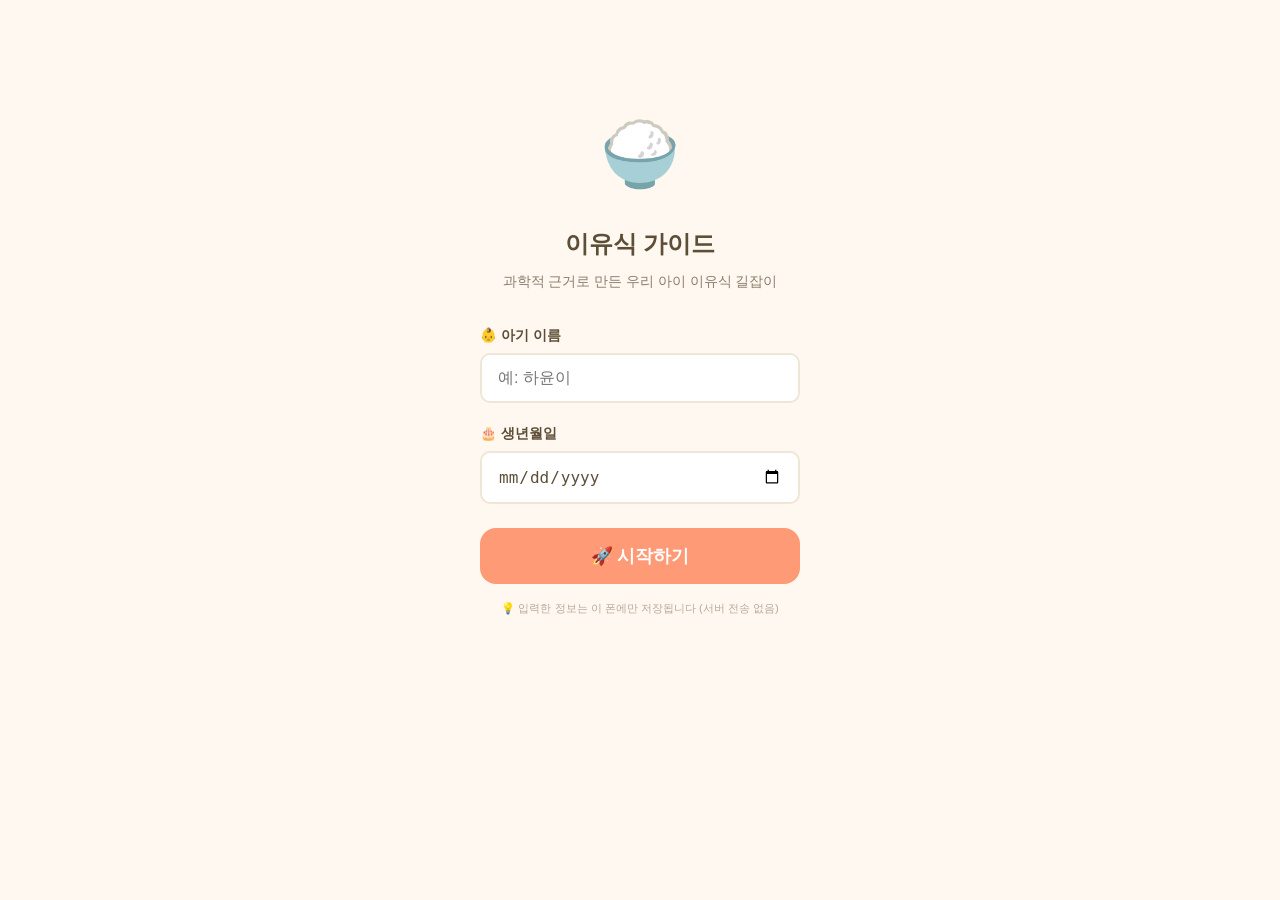
==== index.html @ 7a4d30f3 "feat: 하윤이 이유식 가이드 PWA 초기 버전 - 5개 화면 (홈/주간식단/식재료사전/일지/가이드) - 22개 식재료 DB + 초기 이유식 8주분 식단 (과학적 근거 기반) -" ====
<!DOCTYPE html>
<html lang="ko">
<head>
  <meta charset="UTF-8">
  <meta name="viewport" content="width=device-width, initial-scale=1.0, user-scalable=no">
  <meta name="theme-color" content="#FF9A76">
  <meta name="apple-mobile-web-app-capable" content="yes">
  <meta name="apple-mobile-web-app-status-bar-style" content="default">
  <title>하윤이 이유식 가이드</title>
  <link rel="stylesheet" href="css/style.css">
  <link rel="manifest" href="manifest.json">
  <link rel="apple-touch-icon" href="icons/icon-192.png">
</head>
<body>

  <!-- 초기 설정 화면 -->
  <div id="setup-screen" class="setup-screen">
    <div style="font-size: 4rem;">🍚</div>
    <h1>이유식 가이드</h1>
    <p class="setup-desc">과학적 근거로 만든 우리 아이 이유식 길잡이</p>

    <form class="setup-form" id="setup-form">
      <div class="form-group">
        <label>👶 아기 이름</label>
        <input type="text" id="baby-name" placeholder="예: 하윤이" required>
      </div>
      <div class="form-group">
        <label>🎂 생년월일</label>
        <input type="date" id="baby-birthday" required>
      </div>
      <button type="submit" class="btn-primary">🚀 시작하기</button>
      <p class="privacy-note">💡 입력한 정보는 이 폰에만 저장됩니다 (서버 전송 없음)</p>
    </form>
  </div>

  <!-- 메인 앱 화면 -->
  <div id="app-screen" class="hidden">

    <!-- 헤더 -->
    <header class="header">
      <h1>🍚 <span id="header-baby-name">하윤이</span> 이유식</h1>
      <div class="subtitle" id="header-info">생후 6개월 · 초기 이유식</div>
      <div class="stage-progress">
        <div class="bar initial" id="bar-initial"></div>
        <div class="bar middle" id="bar-middle"></div>
        <div class="bar late" id="bar-late"></div>
        <div class="bar complete" id="bar-complete"></div>
      </div>
      <div class="stage-labels">
        <span id="label-initial">초기(6m)</span>
        <span id="label-middle">중기(7~8m)</span>
        <span id="label-late">후기(9~11m)</span>
        <span id="label-complete">완료(12m+)</span>
      </div>
    </header>

    <!-- 메인 컨텐츠 -->
    <main class="content">

      <!-- 오늘의 이유식 -->
      <div class="card today-meal" id="today-meal-card">
        <div class="meal-time" id="today-date">🌅 오늘의 이유식</div>
        <div class="meal-content" id="today-meal-content">로딩 중...</div>
        <div class="meal-amount" id="today-meal-amount"></div>

        <div id="today-new-badge" class="hidden">
          <div class="new-ingredient-badge">
            <span>🆕</span>
            <span id="new-badge-text">새 식재료</span>
          </div>
        </div>

        <!-- 반응 기록 버튼 -->
        <div class="reaction-buttons" id="reaction-buttons">
          <button class="reaction-btn" data-reaction="good" onclick="recordReaction('good')">
            <span class="emoji">😋</span>
            잘먹음
          </button>
          <button class="reaction-btn" data-reaction="okay" onclick="recordReaction('okay')">
            <span class="emoji">😐</span>
            보통
          </button>
          <button class="reaction-btn" data-reaction="refuse" onclick="recordReaction('refuse')">
            <span class="emoji">🙅</span>
            거부
          </button>
          <button class="reaction-btn" data-reaction="allergy" onclick="recordReaction('allergy')">
            <span class="emoji">🚨</span>
            알레르기
          </button>
        </div>
        <div id="reaction-saved" class="hidden" style="text-align:center; margin-top:12px; font-size:0.85rem; color:var(--good); font-weight:600;">
          ✅ 기록 완료!
        </div>
      </div>

      <!-- 이번 주 요약 -->
      <div class="card" id="week-summary-card">
        <div class="card-title">📋 이번 주 요약</div>
        <div id="week-summary-content"></div>
        <a href="weekly.html" class="week-link">📅 주간 식단표 보기 →</a>
      </div>

      <!-- 5색 균형 -->
      <div class="card" id="color-balance-card">
        <div class="card-title">🎨 이번 주 5색 균형</div>
        <div class="card-subtitle">편식 없이 골고루! 5가지 색상의 식재료를 고루 먹이면 영양 균형이 맞아요</div>
        <div class="color-balance" id="color-balance"></div>
        <div class="source-badge">WHO — 다양한 색상의 채소·과일 권장</div>
      </div>

      <!-- 영양소 균형 -->
      <div class="card" id="nutrition-card">
        <div class="card-title">💪 이번 주 영양소</div>
        <div id="nutrition-bars"></div>
      </div>

      <!-- 시도한 식재료 현황 -->
      <div class="card">
        <div class="card-title">🥕 시도한 식재료</div>
        <div id="tried-ingredients"></div>
        <a href="ingredients.html" class="week-link">🥕 식재료 사전 보기 →</a>
      </div>

    </main>

    <!-- 하단 네비게이션 -->
    <nav class="bottom-nav">
      <a href="index.html" class="nav-item active">
        <span class="nav-icon">🏠</span>
        홈
      </a>
      <a href="weekly.html" class="nav-item">
        <span class="nav-icon">📅</span>
        식단
      </a>
      <a href="ingredients.html" class="nav-item">
        <span class="nav-icon">🥕</span>
        식재료
      </a>
      <a href="journal.html" class="nav-item">
        <span class="nav-icon">📝</span>
        일지
      </a>
      <a href="guide.html" class="nav-item">
        <span class="nav-icon">📖</span>
        가이드
      </a>
    </nav>
  </div>

  <script src="js/data.js"></script>
  <script src="js/app.js"></script>
  <script src="js/sw-register.js"></script>
  <script>
    // ─── 페이지 초기화 ──────────────────
    document.addEventListener('DOMContentLoaded', () => {
      if (App.isSetupDone()) {
        showApp();
      } else {
        document.getElementById('setup-screen').classList.remove('hidden');
      }
    });

    // ─── 초기 설정 폼 ──────────────────
    document.getElementById('setup-form').addEventListener('submit', (e) => {
      e.preventDefault();
      const name = document.getElementById('baby-name').value.trim();
      const birthday = document.getElementById('baby-birthday').value;
      if (!name || !birthday) return;

      App.saveSettings({ babyName: name, babyBirthday: birthday, journal: {}, triedIngredients: {} });
      showApp();
    });

    // ─── 메인 앱 표시 ──────────────────
    function showApp() {
      document.getElementById('setup-screen').classList.add('hidden');
      document.getElementById('app-screen').classList.remove('hidden');

      const s = App.getSettings();
      const monthAge = App.getMonthAge(s.babyBirthday);
      const stage = App.getCurrentStage(monthAge);
      const weekNum = App.getWeekNumber(s.babyBirthday);
      const plan = App.getCurrentPlan(weekNum);

      renderHeader(s.babyName, monthAge, stage);
      renderTodayMeal(plan, monthAge);
      renderWeekSummary(plan, weekNum);
      renderColorBalance(plan);
      renderNutritionBars(plan);
      renderTriedIngredients();
      restoreTodayReaction();
    }

    // ─── 헤더 렌더링 ──────────────────
    function renderHeader(name, monthAge, stage) {
      document.getElementById('header-baby-name').textContent = name;
      const stageInfo = STAGES[stage];
      document.getElementById('header-info').textContent =
        `${formatMonthAge(monthAge)} · ${stageInfo.label}`;

      // 프로그레스 바 활성화
      const stageOrder = ['initial', 'middle', 'late', 'complete'];
      const currentIdx = stageOrder.indexOf(stage);
      stageOrder.forEach((s, i) => {
        const bar = document.getElementById(`bar-${s}`);
        const label = document.getElementById(`label-${s}`);
        if (i <= currentIdx) {
          bar.classList.add('active');
          if (i === currentIdx) label.classList.add('active');
        }
      });
    }

    // ─── 오늘의 이유식 렌더링 ──────────────────
    function renderTodayMeal(plan, monthAge) {
      const dateEl = document.getElementById('today-date');
      dateEl.textContent = `🌅 오늘의 이유식 (${formatDate(new Date())})`;

      const contentEl = document.getElementById('today-meal-content');
      const amountEl = document.getElementById('today-meal-amount');
      const badgeEl = document.getElementById('today-new-badge');
      const badgeText = document.getElementById('new-badge-text');

      if (!plan) {
        if (monthAge < 6) {
          contentEl.textContent = '아직 이유식 시작 전이에요 🍼';
          amountEl.textContent = '생후 6개월(만)부터 시작합니다';
        } else {
          contentEl.textContent = '식단 데이터 준비 중...';
          amountEl.textContent = '더 많은 식단이 곧 추가됩니다';
        }
        return;
      }

      const todayMeal = getTodayMeal(plan);
      if (!todayMeal) return;

      const meal = todayMeal.meals[0];
      contentEl.textContent = mealToText(meal);
      amountEl.textContent = `양: ${meal.amount}`;

      // 새 식재료 배지
      if (meal.newItem) {
        badgeEl.classList.remove('hidden');
        const ing = App.getIngredient(meal.newItem);
        badgeText.textContent = `${ing.emoji} ${ing.name} — Day ${meal.newDay}/3 (새 식재료)`;
      }
    }

    // ─── 이번 주 요약 ──────────────────
    function renderWeekSummary(plan, weekNum) {
      const el = document.getElementById('week-summary-content');
      if (!plan) {
        el.innerHTML = '<p style="color:var(--text-light); font-size:0.85rem;">식단 정보가 아직 없어요</p>';
        return;
      }

      const newIngs = plan.newIngredients.map(id => {
        const ing = App.getIngredient(id);
        const status = Journal.getTriedStatus(id);
        const statusLabel = status === 'safe' ? '✅' : status === 'trying' ? '🔄' : '🆕';
        return `${ing.emoji} ${ing.name} ${statusLabel}`;
      }).join('  ');

      el.innerHTML = `
        <div style="font-size:0.9rem; font-weight:600; margin-bottom:4px;">${plan.title}</div>
        <div style="font-size:0.8rem; color:var(--text-light); margin-bottom:8px;">${plan.desc}</div>
        <div style="font-size:0.8rem;">새 식재료: ${newIngs}</div>
        <div class="source-badge">${plan.source}</div>
      `;
    }

    // ─── 5색 균형 렌더링 ──────────────────
    function renderColorBalance(plan) {
      const colors = getColorBalance(plan);
      const el = document.getElementById('color-balance');
      const colorNames = { red: '빨강', green: '초록', yellow: '노랑', white: '흰색', purple: '보라' };

      el.innerHTML = Object.entries(COLOR_GROUPS).map(([key, info]) => {
        const filled = colors[key];
        return `
          <div style="text-align:center;">
            <div class="color-dot ${filled ? '' : 'empty'}"
                 style="background:${info.hex}; ${key === 'white' ? 'border:1px solid #ddd;' : ''}"></div>
            <div style="font-size:0.6rem; margin-top:4px; color:${filled ? 'var(--text)' : 'var(--text-muted)'};">
              ${info.name} ${filled ? '✓' : ''}
            </div>
          </div>
        `;
      }).join('');
    }

    // ─── 영양소 바 렌더링 ──────────────────
    function renderNutritionBars(plan) {
      const nutri = getNutritionBalance(plan);
      const el = document.getElementById('nutrition-bars');
      const maxVal = Math.max(...Object.values(nutri), 1);

      const importantNutrients = ['iron', 'protein', 'vitaminA', 'vitaminC', 'carbs', 'calcium'];
      el.innerHTML = importantNutrients.map(key => {
        const info = NUTRIENTS[key];
        const val = nutri[key] || 0;
        const pct = Math.min((val / maxVal) * 100, 100);
        return `
          <div class="nutrition-bar">
            <div class="label">${info.icon} ${info.name}</div>
            <div class="bar-track">
              <div class="bar-fill" style="width:${pct}%; background:${info.color};"></div>
            </div>
          </div>
        `;
      }).join('');
    }

    // ─── 시도한 식재료 ──────────────────
    function renderTriedIngredients() {
      const tried = Journal.getTriedIngredients();
      const el = document.getElementById('tried-ingredients');

      const entries = Object.entries(tried);
      if (entries.length === 0) {
        el.innerHTML = '<p style="font-size:0.85rem; color:var(--text-light);">아직 기록이 없어요. 오늘부터 시작해보세요!</p>';
        return;
      }

      el.innerHTML = entries.map(([id, info]) => {
        const ing = App.getIngredient(id);
        if (!ing) return '';
        const statusClass = info.tryCount >= 3 ? 'status-safe' :
                           info.lastReaction === 'allergy' ? 'status-locked' : 'status-trying';
        const statusText = info.tryCount >= 3 ? `✅ 안전(${info.tryCount}회)` :
                          info.lastReaction === 'allergy' ? '🚨 알레르기' :
                          `🔄 ${info.tryCount}/3일`;
        return `<span style="display:inline-block; margin:4px 6px 4px 0; padding:4px 10px; border-radius:16px; font-size:0.8rem;"
                      class="${statusClass}">${ing.emoji} ${ing.name} ${statusText}</span>`;
      }).join('');
    }

    // ─── 반응 기록 ──────────────────
    let currentReaction = null;

    function recordReaction(reaction) {
      const s = App.getSettings();
      const weekNum = App.getWeekNumber(s.babyBirthday);
      const plan = App.getCurrentPlan(weekNum);
      if (!plan) return;

      const todayMeal = getTodayMeal(plan);
      if (!todayMeal) return;

      const meal = todayMeal.meals[0];

      // 모든 식재료에 대해 기록
      [meal.base, meal.side, meal.extra].forEach(id => {
        if (!id) return;
        const ing = App.getIngredient(id);
        if (ing) {
          Journal.saveReaction(Journal.todayStr(), id, ing.name, meal.amount, reaction);
        }
      });

      // UI 업데이트
      currentReaction = reaction;
      document.querySelectorAll('.reaction-btn').forEach(btn => {
        btn.classList.toggle('selected', btn.dataset.reaction === reaction);
      });
      document.getElementById('reaction-saved').classList.remove('hidden');
      renderTriedIngredients();

      setTimeout(() => {
        document.getElementById('reaction-saved').classList.add('hidden');
      }, 2000);
    }

    // 오늘 이미 기록한 반응 복원
    function restoreTodayReaction() {
      const todayEntry = Journal.getDay(Journal.todayStr());
      if (todayEntry && todayEntry.meals.length > 0) {
        const reaction = todayEntry.meals[0].reaction;
        document.querySelectorAll('.reaction-btn').forEach(btn => {
          btn.classList.toggle('selected', btn.dataset.reaction === reaction);
        });
      }
    }
  </script>
</body>
</html>
---- css/style.css ----
/* ─── 하윤이 이유식 가이드 — 모바일 우선 스타일 ─── */

/* ─── CSS 변수 (테마) ─── */
:root {
  --primary: #FF9A76;
  --primary-light: #FFDCB8;
  --primary-dark: #E8845F;
  --bg: #FFF8F0;
  --bg-card: #FFFFFF;
  --text: #5D4E37;
  --text-light: #8B7D6B;
  --text-muted: #B8A99A;
  --border: #F0E6D8;

  /* 단계 컬러 */
  --stage-initial: #A8E6CF;
  --stage-middle: #FFD3A5;
  --stage-late: #FF8B94;
  --stage-complete: #C3AED6;

  /* 반응 컬러 */
  --good: #7BC67E;
  --okay: #FFD93D;
  --refuse: #FFA94D;
  --allergy: #FF6B6B;

  /* 카테고리 컬러 */
  --cat-grain: #F5E6CC;
  --cat-veggie: #D4EDDA;
  --cat-fruit: #FFF3CD;
  --cat-protein: #F8D7DA;
  --cat-dairy: #D6EAF8;

  /* 5색 */
  --color-red: #FF6B6B;
  --color-green: #7BC67E;
  --color-yellow: #FFD93D;
  --color-white: #F5F0E8;
  --color-purple: #C3AED6;

  /* 사이즈 */
  --nav-height: 64px;
  --radius: 16px;
  --radius-sm: 10px;
  --shadow: 0 2px 12px rgba(93, 78, 55, 0.08);
  --shadow-lg: 0 4px 24px rgba(93, 78, 55, 0.12);
}

/* ─── 리셋 & 기본 ─── */
*, *::before, *::after { box-sizing: border-box; margin: 0; padding: 0; }

html {
  font-size: 16px;
  -webkit-text-size-adjust: 100%;
  -webkit-tap-highlight-color: transparent;
}

body {
  font-family: -apple-system, BlinkMacSystemFont, 'Segoe UI', sans-serif;
  background: var(--bg);
  color: var(--text);
  line-height: 1.6;
  min-height: 100vh;
  padding-bottom: calc(var(--nav-height) + 16px);
  overflow-x: hidden;
}

a { color: var(--primary-dark); text-decoration: none; }

/* ─── 헤더 ─── */
.header {
  background: var(--bg-card);
  padding: 16px 20px;
  border-bottom: 1px solid var(--border);
  position: sticky;
  top: 0;
  z-index: 100;
  box-shadow: var(--shadow);
}

.header h1 {
  font-size: 1.2rem;
  font-weight: 700;
  display: flex;
  align-items: center;
  gap: 8px;
}

.header .subtitle {
  font-size: 0.8rem;
  color: var(--text-light);
  margin-top: 2px;
}

/* ─── 월령 프로그레스 바 ─── */
.stage-progress {
  display: flex;
  gap: 4px;
  margin-top: 10px;
  height: 8px;
  border-radius: 4px;
  overflow: hidden;
}

.stage-progress .bar {
  flex: 1;
  border-radius: 4px;
  opacity: 0.3;
  transition: opacity 0.3s;
}

.stage-progress .bar.active { opacity: 1; }
.stage-progress .bar.initial { background: var(--stage-initial); }
.stage-progress .bar.middle { background: var(--stage-middle); }
.stage-progress .bar.late { background: var(--stage-late); }
.stage-progress .bar.complete { background: var(--stage-complete); }

.stage-labels {
  display: flex;
  justify-content: space-between;
  margin-top: 4px;
  font-size: 0.65rem;
  color: var(--text-muted);
}

.stage-labels span.active {
  color: var(--text);
  font-weight: 700;
}

/* ─── 메인 컨텐츠 ─── */
.content { padding: 16px 20px; }

/* ─── 카드 ─── */
.card {
  background: var(--bg-card);
  border-radius: var(--radius);
  padding: 20px;
  margin-bottom: 16px;
  box-shadow: var(--shadow);
}

.card-title {
  font-size: 1rem;
  font-weight: 700;
  display: flex;
  align-items: center;
  gap: 8px;
  margin-bottom: 12px;
}

.card-subtitle {
  font-size: 0.75rem;
  color: var(--text-light);
  margin-bottom: 8px;
}

/* ─── 오늘의 이유식 카드 (메인) ─── */
.today-meal {
  background: linear-gradient(135deg, var(--primary-light), var(--bg-card));
  border: 2px solid var(--primary);
  padding: 24px 20px;
}

.today-meal .meal-time {
  font-size: 0.8rem;
  color: var(--primary-dark);
  font-weight: 600;
}

.today-meal .meal-content {
  font-size: 1.3rem;
  font-weight: 700;
  margin: 8px 0;
  display: flex;
  align-items: center;
  gap: 6px;
  flex-wrap: wrap;
}

.today-meal .meal-amount {
  font-size: 0.85rem;
  color: var(--text-light);
  margin-bottom: 12px;
}

.new-ingredient-badge {
  display: inline-flex;
  align-items: center;
  gap: 4px;
  background: #FFF0E0;
  border: 1px solid var(--primary);
  border-radius: 20px;
  padding: 6px 14px;
  font-size: 0.8rem;
  font-weight: 600;
  color: var(--primary-dark);
  margin-top: 8px;
}

/* ─── 반응 기록 버튼 ─── */
.reaction-buttons {
  display: grid;
  grid-template-columns: repeat(4, 1fr);
  gap: 10px;
  margin-top: 16px;
}

.reaction-btn {
  display: flex;
  flex-direction: column;
  align-items: center;
  gap: 4px;
  padding: 14px 8px;
  border: 2px solid var(--border);
  border-radius: var(--radius-sm);
  background: var(--bg-card);
  font-size: 0.75rem;
  color: var(--text);
  cursor: pointer;
  transition: all 0.2s;
  min-height: 48px;
  -webkit-user-select: none;
  user-select: none;
}

.reaction-btn .emoji { font-size: 1.5rem; }
.reaction-btn:active { transform: scale(0.95); }
.reaction-btn.selected { border-width: 3px; transform: scale(1.02); }
.reaction-btn[data-reaction="good"].selected { border-color: var(--good); background: #f0faf0; }
.reaction-btn[data-reaction="okay"].selected { border-color: var(--okay); background: #fffde0; }
.reaction-btn[data-reaction="refuse"].selected { border-color: var(--refuse); background: #fff5e0; }
.reaction-btn[data-reaction="allergy"].selected { border-color: var(--allergy); background: #ffe5e5; }

/* ─── 주간 식단 ─── */
.weekly-day {
  display: flex;
  align-items: center;
  gap: 12px;
  padding: 14px 16px;
  border-radius: var(--radius-sm);
  margin-bottom: 8px;
  background: var(--bg);
  transition: background 0.2s;
}

.weekly-day.today {
  background: var(--primary-light);
  border: 2px solid var(--primary);
}

.weekly-day .day-label {
  font-size: 0.85rem;
  font-weight: 700;
  min-width: 28px;
  text-align: center;
}

.weekly-day .day-meal {
  flex: 1;
  font-size: 0.9rem;
}

.weekly-day .day-badge {
  font-size: 0.7rem;
  padding: 3px 8px;
  border-radius: 12px;
  font-weight: 600;
  white-space: nowrap;
}

.badge-new { background: #FFF0E0; color: var(--primary-dark); }
.badge-done { background: #E8F5E9; color: #388E3C; }

/* ─── 장보기 목록 ─── */
.shopping-list {
  background: #FFF8E1;
  border-radius: var(--radius-sm);
  padding: 16px;
  margin-bottom: 16px;
}

.shopping-list h3 {
  font-size: 0.9rem;
  margin-bottom: 8px;
  display: flex;
  align-items: center;
  gap: 6px;
}

.shopping-list li {
  list-style: none;
  padding: 4px 0;
  font-size: 0.85rem;
  display: flex;
  align-items: center;
  gap: 6px;
}

.shopping-list li::before { content: ''; }

/* ─── 식재료 카드 그리드 ─── */
.ingredient-grid {
  display: grid;
  grid-template-columns: repeat(3, 1fr);
  gap: 12px;
}

.ingredient-card {
  background: var(--bg-card);
  border-radius: var(--radius-sm);
  padding: 16px 12px;
  text-align: center;
  box-shadow: var(--shadow);
  cursor: pointer;
  transition: transform 0.2s;
}

.ingredient-card:active { transform: scale(0.97); }
.ingredient-card .emoji { font-size: 2rem; display: block; margin-bottom: 6px; }
.ingredient-card .name { font-size: 0.85rem; font-weight: 600; }

.ingredient-card .status {
  display: inline-block;
  margin-top: 6px;
  padding: 2px 10px;
  border-radius: 12px;
  font-size: 0.7rem;
  font-weight: 600;
}

.status-safe { background: #E8F5E9; color: #388E3C; }
.status-trying { background: #FFF3E0; color: #E65100; }
.status-untried { background: #F5F5F5; color: #9E9E9E; }
.status-locked { background: #ECEFF1; color: #78909C; }

.ingredient-card .nutrients {
  margin-top: 6px;
  font-size: 0.75rem;
  display: flex;
  justify-content: center;
  gap: 4px;
}

/* ─── 카테고리 필터 ─── */
.category-filter {
  display: flex;
  gap: 8px;
  overflow-x: auto;
  padding-bottom: 8px;
  margin-bottom: 16px;
  -webkit-overflow-scrolling: touch;
}

.category-filter::-webkit-scrollbar { display: none; }

.filter-btn {
  padding: 8px 16px;
  border-radius: 20px;
  border: 1px solid var(--border);
  background: var(--bg-card);
  font-size: 0.8rem;
  white-space: nowrap;
  cursor: pointer;
  transition: all 0.2s;
}

.filter-btn.active {
  background: var(--primary);
  color: white;
  border-color: var(--primary);
}

/* ─── 달력 ─── */
.calendar {
  background: var(--bg-card);
  border-radius: var(--radius);
  padding: 16px;
}

.calendar-header {
  display: flex;
  justify-content: space-between;
  align-items: center;
  margin-bottom: 12px;
}

.calendar-header h3 { font-size: 1rem; }

.calendar-header button {
  background: none;
  border: none;
  font-size: 1.2rem;
  cursor: pointer;
  padding: 4px 8px;
  color: var(--text);
}

.calendar-grid {
  display: grid;
  grid-template-columns: repeat(7, 1fr);
  gap: 4px;
  text-align: center;
}

.calendar-grid .day-header {
  font-size: 0.7rem;
  color: var(--text-muted);
  padding: 4px 0;
  font-weight: 600;
}

.calendar-grid .day-cell {
  aspect-ratio: 1;
  display: flex;
  flex-direction: column;
  align-items: center;
  justify-content: center;
  border-radius: 50%;
  font-size: 0.8rem;
  cursor: pointer;
  position: relative;
}

.calendar-grid .day-cell.today {
  background: var(--primary-light);
  font-weight: 700;
}

.calendar-grid .day-cell .dot {
  width: 6px;
  height: 6px;
  border-radius: 50%;
  position: absolute;
  bottom: 2px;
}

/* ─── 일지 기록 카드 ─── */
.journal-entry {
  display: flex;
  align-items: center;
  gap: 12px;
  padding: 12px 16px;
  background: var(--bg);
  border-radius: var(--radius-sm);
  margin-bottom: 8px;
}

.journal-entry .reaction-dot {
  width: 12px;
  height: 12px;
  border-radius: 50%;
  flex-shrink: 0;
}

.journal-entry .entry-info { flex: 1; }
.journal-entry .entry-name { font-size: 0.9rem; font-weight: 600; }
.journal-entry .entry-amount { font-size: 0.75rem; color: var(--text-light); }

/* ─── 농도 가이드 ─── */
.texture-guide {
  display: grid;
  grid-template-columns: repeat(2, 1fr);
  gap: 12px;
}

.texture-card {
  text-align: center;
  padding: 16px;
  border-radius: var(--radius-sm);
  background: var(--bg);
}

.texture-card .texture-visual {
  width: 80px;
  height: 80px;
  border-radius: 50%;
  margin: 0 auto 10px;
  display: flex;
  align-items: center;
  justify-content: center;
  font-size: 2rem;
}

.texture-card .texture-name { font-size: 0.85rem; font-weight: 700; }
.texture-card .texture-desc { font-size: 0.75rem; color: var(--text-light); margin-top: 4px; }

/* ─── 하단 네비게이션 ─── */
.bottom-nav {
  position: fixed;
  bottom: 0;
  left: 0;
  right: 0;
  height: var(--nav-height);
  background: var(--bg-card);
  border-top: 1px solid var(--border);
  display: flex;
  justify-content: space-around;
  align-items: center;
  z-index: 200;
  box-shadow: 0 -2px 12px rgba(93, 78, 55, 0.06);
  padding-bottom: env(safe-area-inset-bottom, 0);
}

.nav-item {
  display: flex;
  flex-direction: column;
  align-items: center;
  gap: 2px;
  font-size: 0.65rem;
  color: var(--text-muted);
  text-decoration: none;
  padding: 6px 12px;
  border-radius: 8px;
  transition: all 0.2s;
  min-width: 56px;
}

.nav-item .nav-icon { font-size: 1.3rem; }
.nav-item.active { color: var(--primary-dark); font-weight: 700; }

/* ─── 출처 뱃지 ─── */
.source-badge {
  display: inline-block;
  font-size: 0.65rem;
  color: var(--text-muted);
  background: var(--bg);
  padding: 2px 8px;
  border-radius: 8px;
  margin-top: 8px;
}

/* ─── 5색 균형 미니 차트 ─── */
.color-balance {
  display: flex;
  gap: 6px;
  align-items: center;
}

.color-dot {
  width: 16px;
  height: 16px;
  border-radius: 50%;
  border: 2px solid white;
  box-shadow: 0 1px 3px rgba(0,0,0,0.15);
}

.color-dot.empty { opacity: 0.25; }

/* ─── 알레르기 경고 ─── */
.allergy-warning {
  background: #FFF5F5;
  border: 1px solid var(--allergy);
  border-radius: var(--radius-sm);
  padding: 14px;
}

.allergy-warning h3 {
  color: var(--allergy);
  font-size: 0.9rem;
  margin-bottom: 8px;
}

/* ─── 설정 (초기 화면) ─── */
.setup-screen {
  display: flex;
  flex-direction: column;
  align-items: center;
  justify-content: center;
  min-height: 80vh;
  padding: 40px 20px;
  text-align: center;
}

.setup-screen h1 {
  font-size: 1.5rem;
  margin: 20px 0 8px;
}

.setup-screen .setup-desc {
  font-size: 0.85rem;
  color: var(--text-light);
  margin-bottom: 32px;
}

.setup-form {
  width: 100%;
  max-width: 320px;
}

.form-group {
  margin-bottom: 20px;
  text-align: left;
}

.form-group label {
  display: flex;
  align-items: center;
  gap: 6px;
  font-size: 0.85rem;
  font-weight: 600;
  margin-bottom: 6px;
}

.form-group input {
  width: 100%;
  padding: 14px 16px;
  border: 2px solid var(--border);
  border-radius: var(--radius-sm);
  font-size: 1rem;
  color: var(--text);
  background: var(--bg-card);
  outline: none;
  transition: border-color 0.2s;
}

.form-group input:focus { border-color: var(--primary); }

.btn-primary {
  width: 100%;
  padding: 16px;
  border: none;
  border-radius: var(--radius);
  background: var(--primary);
  color: white;
  font-size: 1.1rem;
  font-weight: 700;
  cursor: pointer;
  transition: background 0.2s;
  display: flex;
  align-items: center;
  justify-content: center;
  gap: 8px;
  margin-top: 24px;
}

.btn-primary:active { background: var(--primary-dark); }

.privacy-note {
  font-size: 0.7rem;
  color: var(--text-muted);
  margin-top: 16px;
}

/* ─── 유틸리티 ─── */
.hidden { display: none !important; }
.text-center { text-align: center; }
.mt-8 { margin-top: 8px; }
.mt-16 { margin-top: 16px; }
.mb-8 { margin-bottom: 8px; }
.mb-16 { margin-bottom: 16px; }

/* ─── 섹션 타이틀 ─── */
.section-title {
  font-size: 0.85rem;
  font-weight: 700;
  color: var(--text-light);
  margin: 20px 0 12px;
  display: flex;
  align-items: center;
  gap: 6px;
}

/* ─── 주간 요약 링크 ─── */
.week-link {
  display: flex;
  align-items: center;
  justify-content: space-between;
  padding: 14px 16px;
  background: var(--bg);
  border-radius: var(--radius-sm);
  margin-top: 12px;
  font-size: 0.85rem;
  font-weight: 600;
  color: var(--primary-dark);
}

.week-link::after { content: ''; }

/* ─── 모달/디테일 패널 ─── */
.detail-panel {
  position: fixed;
  top: 0; left: 0; right: 0; bottom: 0;
  background: rgba(0,0,0,0.4);
  z-index: 300;
  display: flex;
  align-items: flex-end;
}

.detail-content {
  background: var(--bg-card);
  border-radius: var(--radius) var(--radius) 0 0;
  padding: 24px 20px;
  width: 100%;
  max-height: 80vh;
  overflow-y: auto;
  animation: slideUp 0.3s ease;
}

@keyframes slideUp {
  from { transform: translateY(100%); }
  to { transform: translateY(0); }
}

.detail-close {
  width: 40px;
  height: 4px;
  background: var(--border);
  border-radius: 2px;
  margin: 0 auto 16px;
}

/* ─── 스케줄 타임라인 ─── */
.schedule-item {
  display: flex;
  gap: 12px;
  padding: 12px 0;
  border-bottom: 1px solid var(--border);
}

.schedule-item:last-child { border-bottom: none; }
.schedule-time { font-size: 0.8rem; color: var(--text-muted); min-width: 52px; }
.schedule-content { font-size: 0.9rem; }

/* ─── 영양 균형 차트 ─── */
.nutrition-bar {
  display: flex;
  gap: 8px;
  align-items: center;
  margin-bottom: 8px;
}

.nutrition-bar .label {
  font-size: 0.75rem;
  min-width: 60px;
  display: flex;
  align-items: center;
  gap: 4px;
}

.nutrition-bar .bar-track {
  flex: 1;
  height: 8px;
  background: var(--bg);
  border-radius: 4px;
  overflow: hidden;
}

.nutrition-bar .bar-fill {
  height: 100%;
  border-radius: 4px;
  transition: width 0.5s ease;
}
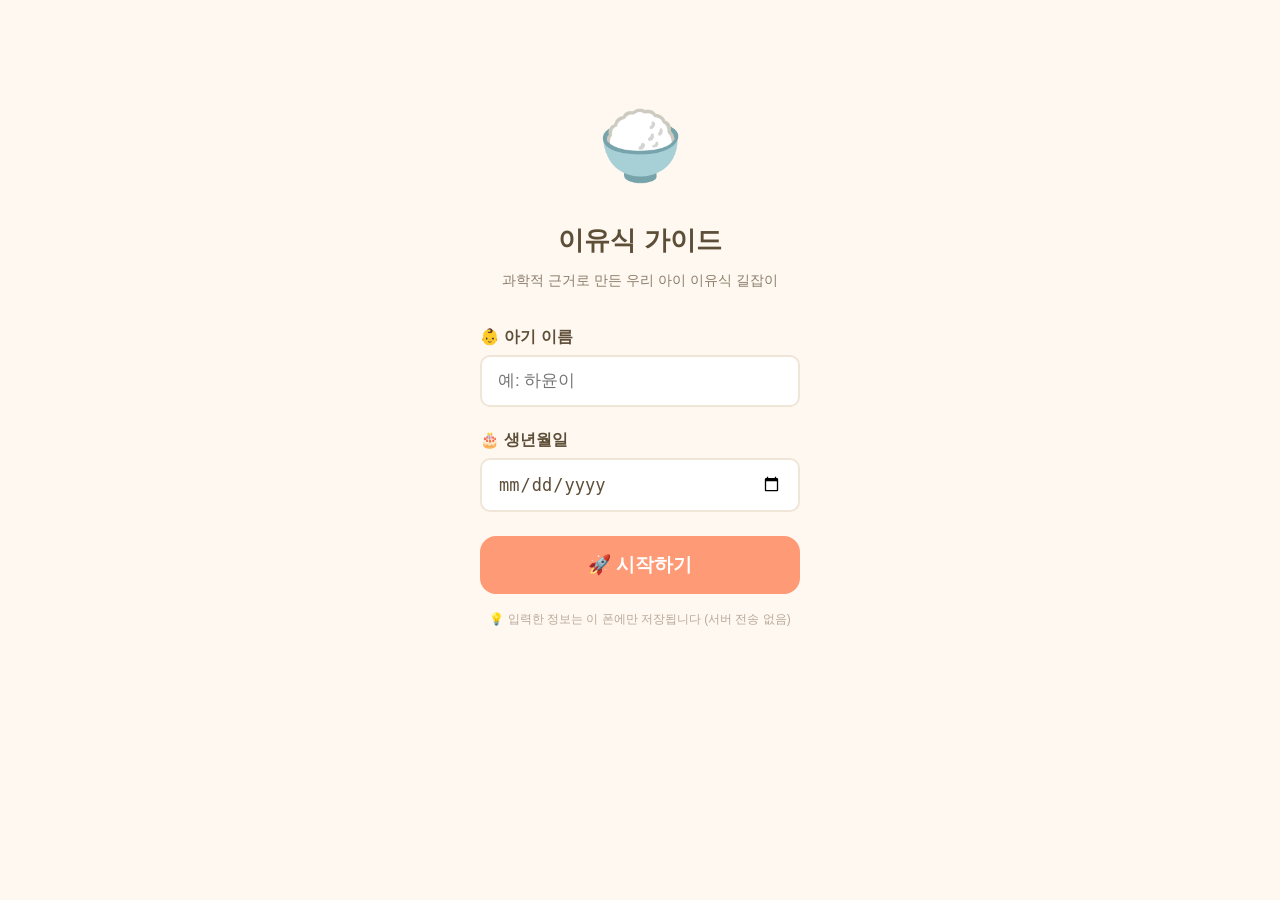
==== commit ba774c8e: "auto: update index.html" ====
--- a/index.html
+++ b/index.html
@@ -2,7 +2,7 @@
 <html lang="ko">
 <head>
   <meta charset="UTF-8">
-  <meta name="viewport" content="width=device-width, initial-scale=1.0, user-scalable=no">
+  <meta name="viewport" content="width=device-width, initial-scale=1.0, user-scalable=yes, minimum-scale=1.0, maximum-scale=3.0">
   <meta name="theme-color" content="#FF9A76">
   <meta name="apple-mobile-web-app-capable" content="yes">
   <meta name="apple-mobile-web-app-status-bar-style" content="default">
@@ -122,6 +122,13 @@
         <a href="ingredients.html" class="week-link">🥕 식재료 사전 보기 →</a>
       </div>
 
+      <!-- 바로가기 -->
+      <div class="card">
+        <div class="card-title">🔗 바로가기</div>
+        <a href="recipes.html" class="week-link" style="margin-bottom:8px;">🍳 이유식 레시피 →</a>
+        <a href="guide.html" class="week-link">📖 전문가 학습관 (슬라이드·동영상·오디오) →</a>
+      </div>
+
     </main>
 
     <!-- 하단 네비게이션 -->
--- a/css/style.css
+++ b/css/style.css
@@ -50,7 +50,7 @@
 *, *::before, *::after { box-sizing: border-box; margin: 0; padding: 0; }
 
 html {
-  font-size: 16px;
+  font-size: 17px;
   -webkit-text-size-adjust: 100%;
   -webkit-tap-highlight-color: transparent;
 }
@@ -79,7 +79,7 @@
 }
 
 .header h1 {
-  font-size: 1.2rem;
+  font-size: 1.25rem;
   font-weight: 700;
   display: flex;
   align-items: center;
@@ -87,7 +87,7 @@
 }
 
 .header .subtitle {
-  font-size: 0.8rem;
+  font-size: 0.85rem;
   color: var(--text-light);
   margin-top: 2px;
 }
@@ -119,7 +119,7 @@
   display: flex;
   justify-content: space-between;
   margin-top: 4px;
-  font-size: 0.65rem;
+  font-size: 0.72rem;
   color: var(--text-muted);
 }
 
@@ -141,7 +141,7 @@
 }
 
 .card-title {
-  font-size: 1rem;
+  font-size: 1.05rem;
   font-weight: 700;
   display: flex;
   align-items: center;
@@ -150,7 +150,7 @@
 }
 
 .card-subtitle {
-  font-size: 0.75rem;
+  font-size: 0.85rem;
   color: var(--text-light);
   margin-bottom: 8px;
 }
@@ -163,13 +163,13 @@
 }
 
 .today-meal .meal-time {
-  font-size: 0.8rem;
+  font-size: 0.9rem;
   color: var(--primary-dark);
   font-weight: 600;
 }
 
 .today-meal .meal-content {
-  font-size: 1.3rem;
+  font-size: 1.4rem;
   font-weight: 700;
   margin: 8px 0;
   display: flex;
@@ -179,7 +179,7 @@
 }
 
 .today-meal .meal-amount {
-  font-size: 0.85rem;
+  font-size: 0.9rem;
   color: var(--text-light);
   margin-bottom: 12px;
 }
@@ -191,8 +191,8 @@
   background: #FFF0E0;
   border: 1px solid var(--primary);
   border-radius: 20px;
-  padding: 6px 14px;
-  font-size: 0.8rem;
+  padding: 8px 16px;
+  font-size: 0.88rem;
   font-weight: 600;
   color: var(--primary-dark);
   margin-top: 8px;
@@ -210,21 +210,21 @@
   display: flex;
   flex-direction: column;
   align-items: center;
-  gap: 4px;
-  padding: 14px 8px;
+  gap: 6px;
+  padding: 16px 8px;
   border: 2px solid var(--border);
   border-radius: var(--radius-sm);
   background: var(--bg-card);
-  font-size: 0.75rem;
+  font-size: 0.82rem;
   color: var(--text);
   cursor: pointer;
   transition: all 0.2s;
-  min-height: 48px;
+  min-height: 56px;
   -webkit-user-select: none;
   user-select: none;
 }
 
-.reaction-btn .emoji { font-size: 1.5rem; }
+.reaction-btn .emoji { font-size: 1.65rem; }
 .reaction-btn:active { transform: scale(0.95); }
 .reaction-btn.selected { border-width: 3px; transform: scale(1.02); }
 .reaction-btn[data-reaction="good"].selected { border-color: var(--good); background: #f0faf0; }
@@ -250,7 +250,7 @@
 }
 
 .weekly-day .day-label {
-  font-size: 0.85rem;
+  font-size: 0.9rem;
   font-weight: 700;
   min-width: 28px;
   text-align: center;
@@ -258,12 +258,12 @@
 
 .weekly-day .day-meal {
   flex: 1;
-  font-size: 0.9rem;
+  font-size: 0.95rem;
 }
 
 .weekly-day .day-badge {
-  font-size: 0.7rem;
-  padding: 3px 8px;
+  font-size: 0.78rem;
+  padding: 4px 10px;
   border-radius: 12px;
   font-weight: 600;
   white-space: nowrap;
@@ -281,7 +281,7 @@
 }
 
 .shopping-list h3 {
-  font-size: 0.9rem;
+  font-size: 0.95rem;
   margin-bottom: 8px;
   display: flex;
   align-items: center;
@@ -290,8 +290,8 @@
 
 .shopping-list li {
   list-style: none;
-  padding: 4px 0;
-  font-size: 0.85rem;
+  padding: 5px 0;
+  font-size: 0.9rem;
   display: flex;
   align-items: center;
   gap: 6px;
@@ -317,15 +317,15 @@
 }
 
 .ingredient-card:active { transform: scale(0.97); }
-.ingredient-card .emoji { font-size: 2rem; display: block; margin-bottom: 6px; }
-.ingredient-card .name { font-size: 0.85rem; font-weight: 600; }
+.ingredient-card .emoji { font-size: 2.2rem; display: block; margin-bottom: 6px; }
+.ingredient-card .name { font-size: 0.9rem; font-weight: 600; }
 
 .ingredient-card .status {
   display: inline-block;
   margin-top: 6px;
-  padding: 2px 10px;
+  padding: 3px 10px;
   border-radius: 12px;
-  font-size: 0.7rem;
+  font-size: 0.75rem;
   font-weight: 600;
 }
 
@@ -355,11 +355,11 @@
 .category-filter::-webkit-scrollbar { display: none; }
 
 .filter-btn {
-  padding: 8px 16px;
+  padding: 10px 18px;
   border-radius: 20px;
   border: 1px solid var(--border);
   background: var(--bg-card);
-  font-size: 0.8rem;
+  font-size: 0.88rem;
   white-space: nowrap;
   cursor: pointer;
   transition: all 0.2s;
@@ -404,7 +404,7 @@
 }
 
 .calendar-grid .day-header {
-  font-size: 0.7rem;
+  font-size: 0.78rem;
   color: var(--text-muted);
   padding: 4px 0;
   font-weight: 600;
@@ -417,7 +417,7 @@
   align-items: center;
   justify-content: center;
   border-radius: 50%;
-  font-size: 0.8rem;
+  font-size: 0.85rem;
   cursor: pointer;
   position: relative;
 }
@@ -454,8 +454,8 @@
 }
 
 .journal-entry .entry-info { flex: 1; }
-.journal-entry .entry-name { font-size: 0.9rem; font-weight: 600; }
-.journal-entry .entry-amount { font-size: 0.75rem; color: var(--text-light); }
+.journal-entry .entry-name { font-size: 0.95rem; font-weight: 600; }
+.journal-entry .entry-amount { font-size: 0.82rem; color: var(--text-light); }
 
 /* ─── 농도 가이드 ─── */
 .texture-guide {
@@ -482,8 +482,8 @@
   font-size: 2rem;
 }
 
-.texture-card .texture-name { font-size: 0.85rem; font-weight: 700; }
-.texture-card .texture-desc { font-size: 0.75rem; color: var(--text-light); margin-top: 4px; }
+.texture-card .texture-name { font-size: 0.9rem; font-weight: 700; }
+.texture-card .texture-desc { font-size: 0.82rem; color: var(--text-light); margin-top: 4px; }
 
 /* ─── 하단 네비게이션 ─── */
 .bottom-nav {
@@ -506,8 +506,8 @@
   display: flex;
   flex-direction: column;
   align-items: center;
-  gap: 2px;
-  font-size: 0.65rem;
+  gap: 3px;
+  font-size: 0.72rem;
   color: var(--text-muted);
   text-decoration: none;
   padding: 6px 12px;
@@ -516,16 +516,16 @@
   min-width: 56px;
 }
 
-.nav-item .nav-icon { font-size: 1.3rem; }
+.nav-item .nav-icon { font-size: 1.4rem; }
 .nav-item.active { color: var(--primary-dark); font-weight: 700; }
 
 /* ─── 출처 뱃지 ─── */
 .source-badge {
   display: inline-block;
-  font-size: 0.65rem;
+  font-size: 0.72rem;
   color: var(--text-muted);
   background: var(--bg);
-  padding: 2px 8px;
+  padding: 3px 10px;
   border-radius: 8px;
   margin-top: 8px;
 }
@@ -557,7 +557,7 @@
 
 .allergy-warning h3 {
   color: var(--allergy);
-  font-size: 0.9rem;
+  font-size: 0.95rem;
   margin-bottom: 8px;
 }
 
@@ -597,7 +597,7 @@
   display: flex;
   align-items: center;
   gap: 6px;
-  font-size: 0.85rem;
+  font-size: 0.92rem;
   font-weight: 600;
   margin-bottom: 6px;
 }
@@ -652,7 +652,7 @@
 
 /* ─── 섹션 타이틀 ─── */
 .section-title {
-  font-size: 0.85rem;
+  font-size: 0.9rem;
   font-weight: 700;
   color: var(--text-light);
   margin: 20px 0 12px;
@@ -666,11 +666,11 @@
   display: flex;
   align-items: center;
   justify-content: space-between;
-  padding: 14px 16px;
+  padding: 16px 18px;
   background: var(--bg);
   border-radius: var(--radius-sm);
   margin-top: 12px;
-  font-size: 0.85rem;
+  font-size: 0.9rem;
   font-weight: 600;
   color: var(--primary-dark);
 }
@@ -719,8 +719,8 @@
 }
 
 .schedule-item:last-child { border-bottom: none; }
-.schedule-time { font-size: 0.8rem; color: var(--text-muted); min-width: 52px; }
-.schedule-content { font-size: 0.9rem; }
+.schedule-time { font-size: 0.85rem; color: var(--text-muted); min-width: 52px; }
+.schedule-content { font-size: 0.95rem; }
 
 /* ─── 영양 균형 차트 ─── */
 .nutrition-bar {
@@ -731,7 +731,7 @@
 }
 
 .nutrition-bar .label {
-  font-size: 0.75rem;
+  font-size: 0.82rem;
   min-width: 60px;
   display: flex;
   align-items: center;
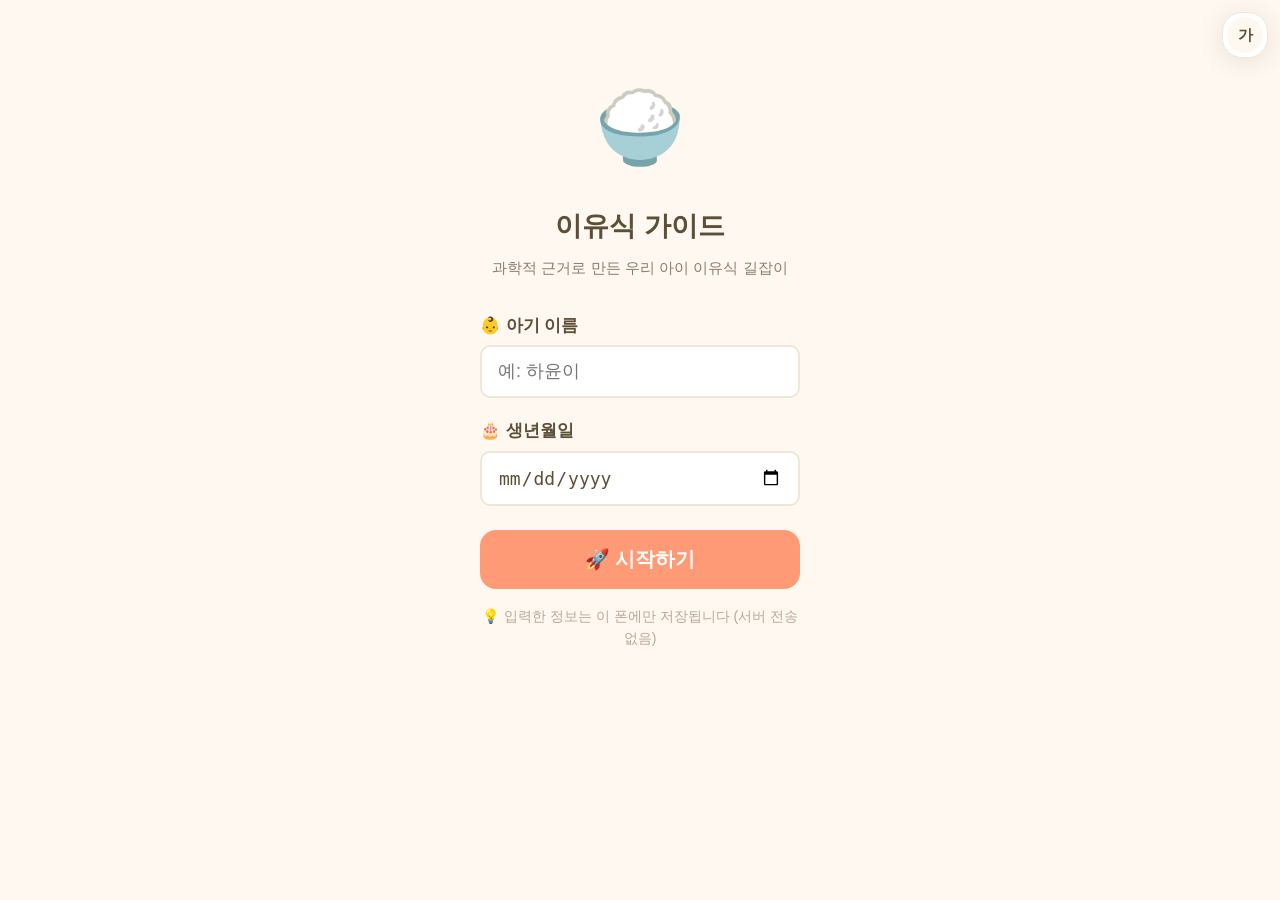
==== commit a41f81dc: "auto: update index.html" ====
--- a/index.html
+++ b/index.html
@@ -12,6 +12,20 @@
   <link rel="apple-touch-icon" href="icons/icon-192.png">
 </head>
 <body>
+
+  <!-- 폰트 크기 조절 -->
+  <div class="font-controls">
+    <button class="font-btn" id="font-toggle" onclick="FontControl.cycle()">가</button>
+  </div>
+
+  <!-- 이미지 라이트박스 -->
+  <div id="lightbox" class="lightbox">
+    <button class="lightbox-close" onclick="Lightbox.close()">✕</button>
+    <button class="lightbox-nav lightbox-prev" onclick="event.stopPropagation(); Lightbox.prev()">◀</button>
+    <img src="" alt="확대 이미지">
+    <button class="lightbox-nav lightbox-next" onclick="event.stopPropagation(); Lightbox.next()">▶</button>
+    <div class="lightbox-counter"></div>
+  </div>
 
   <!-- 초기 설정 화면 -->
   <div id="setup-screen" class="setup-screen">
--- a/css/style.css
+++ b/css/style.css
@@ -50,10 +50,13 @@
 *, *::before, *::after { box-sizing: border-box; margin: 0; padding: 0; }
 
 html {
-  font-size: 17px;
+  font-size: 18px;
   -webkit-text-size-adjust: 100%;
   -webkit-tap-highlight-color: transparent;
 }
+
+html.font-large { font-size: 20px; }
+html.font-xlarge { font-size: 22px; }
 
 body {
   font-family: -apple-system, BlinkMacSystemFont, 'Segoe UI', sans-serif;
@@ -119,7 +122,7 @@
   display: flex;
   justify-content: space-between;
   margin-top: 4px;
-  font-size: 0.72rem;
+  font-size: 0.78rem;
   color: var(--text-muted);
 }
 
@@ -150,7 +153,7 @@
 }
 
 .card-subtitle {
-  font-size: 0.85rem;
+  font-size: 0.88rem;
   color: var(--text-light);
   margin-bottom: 8px;
 }
@@ -507,25 +510,25 @@
   flex-direction: column;
   align-items: center;
   gap: 3px;
-  font-size: 0.72rem;
+  font-size: 0.78rem;
   color: var(--text-muted);
   text-decoration: none;
-  padding: 6px 12px;
+  padding: 8px 12px;
   border-radius: 8px;
   transition: all 0.2s;
-  min-width: 56px;
-}
-
-.nav-item .nav-icon { font-size: 1.4rem; }
+  min-width: 60px;
+}
+
+.nav-item .nav-icon { font-size: 1.5rem; }
 .nav-item.active { color: var(--primary-dark); font-weight: 700; }
 
 /* ─── 출처 뱃지 ─── */
 .source-badge {
   display: inline-block;
-  font-size: 0.72rem;
+  font-size: 0.78rem;
   color: var(--text-muted);
   background: var(--bg);
-  padding: 3px 10px;
+  padding: 4px 12px;
   border-radius: 8px;
   margin-top: 8px;
 }
@@ -637,7 +640,7 @@
 .btn-primary:active { background: var(--primary-dark); }
 
 .privacy-note {
-  font-size: 0.7rem;
+  font-size: 0.78rem;
   color: var(--text-muted);
   margin-top: 16px;
 }
@@ -751,3 +754,116 @@
   border-radius: 4px;
   transition: width 0.5s ease;
 }
+
+/* ─── 폰트 크기 조절 버튼 ─── */
+.font-controls {
+  position: fixed;
+  top: 12px;
+  right: 12px;
+  z-index: 150;
+  display: flex;
+  gap: 4px;
+  background: var(--bg-card);
+  border-radius: 20px;
+  padding: 4px;
+  box-shadow: var(--shadow-lg);
+  border: 1px solid var(--border);
+}
+
+.font-btn {
+  width: 36px;
+  height: 36px;
+  border: none;
+  border-radius: 50%;
+  background: var(--bg);
+  color: var(--text);
+  font-weight: 700;
+  font-size: 0.85rem;
+  cursor: pointer;
+  display: flex;
+  align-items: center;
+  justify-content: center;
+  transition: all 0.2s;
+}
+
+.font-btn:active { background: var(--primary-light); }
+.font-btn.active { background: var(--primary); color: white; }
+
+/* ─── 이미지 라이트박스 (전체화면 확대) ─── */
+.lightbox {
+  display: none;
+  position: fixed;
+  top: 0; left: 0; right: 0; bottom: 0;
+  background: rgba(0,0,0,0.92);
+  z-index: 500;
+  align-items: center;
+  justify-content: center;
+  padding: 20px;
+  cursor: zoom-out;
+}
+
+.lightbox.open { display: flex; }
+
+.lightbox img {
+  max-width: 100%;
+  max-height: 90vh;
+  object-fit: contain;
+  border-radius: 8px;
+  animation: lightboxIn 0.25s ease;
+}
+
+@keyframes lightboxIn {
+  from { transform: scale(0.8); opacity: 0; }
+  to { transform: scale(1); opacity: 1; }
+}
+
+.lightbox .lightbox-close {
+  position: absolute;
+  top: 16px;
+  right: 16px;
+  width: 44px;
+  height: 44px;
+  border: none;
+  border-radius: 50%;
+  background: rgba(255,255,255,0.2);
+  color: white;
+  font-size: 1.5rem;
+  cursor: pointer;
+  display: flex;
+  align-items: center;
+  justify-content: center;
+}
+
+.lightbox .lightbox-nav {
+  position: absolute;
+  top: 50%;
+  transform: translateY(-50%);
+  width: 48px;
+  height: 48px;
+  border: none;
+  border-radius: 50%;
+  background: rgba(255,255,255,0.2);
+  color: white;
+  font-size: 1.3rem;
+  cursor: pointer;
+  display: flex;
+  align-items: center;
+  justify-content: center;
+}
+
+.lightbox .lightbox-prev { left: 12px; }
+.lightbox .lightbox-next { right: 12px; }
+
+.lightbox .lightbox-counter {
+  position: absolute;
+  bottom: 20px;
+  left: 50%;
+  transform: translateX(-50%);
+  color: rgba(255,255,255,0.7);
+  font-size: 0.85rem;
+}
+
+/* 슬라이드/인포그래픽 이미지에 확대 커서 표시 */
+.slide-img, .card img[onclick], .zoomable {
+  cursor: zoom-in;
+}
